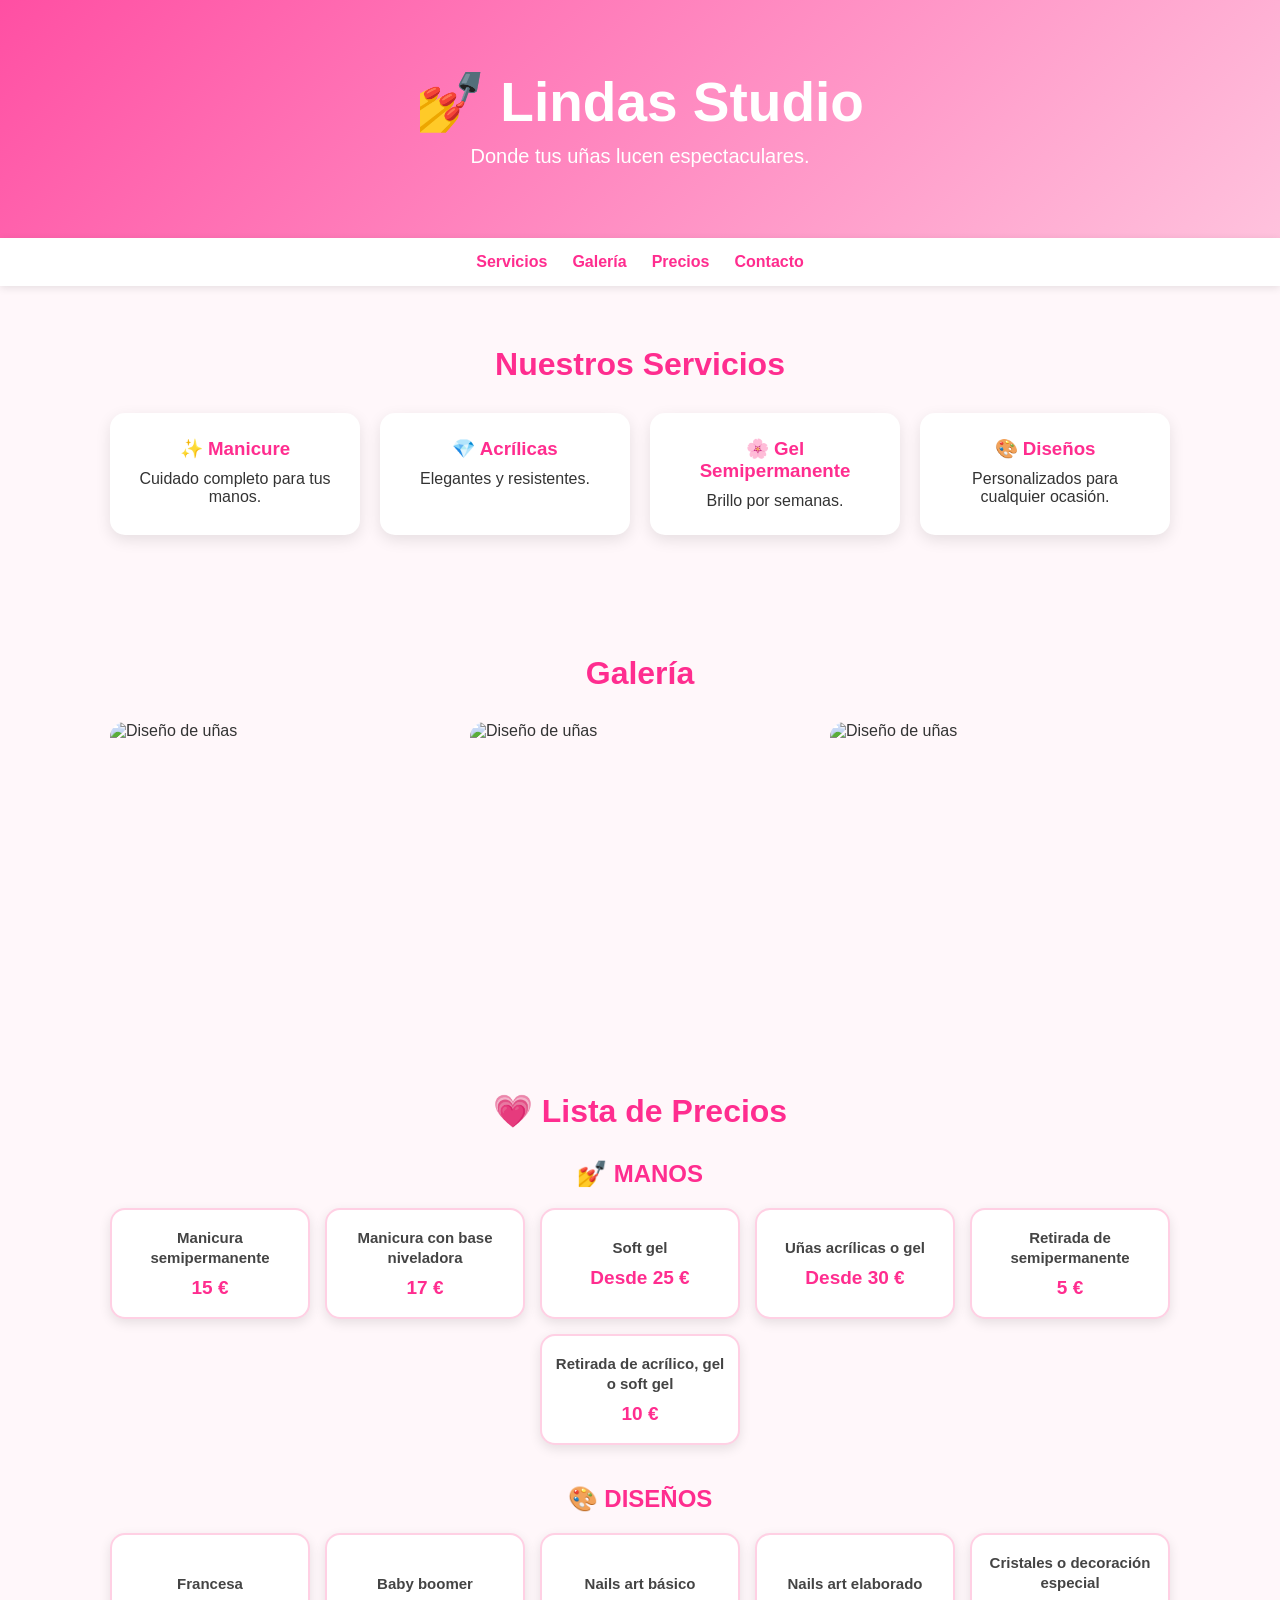
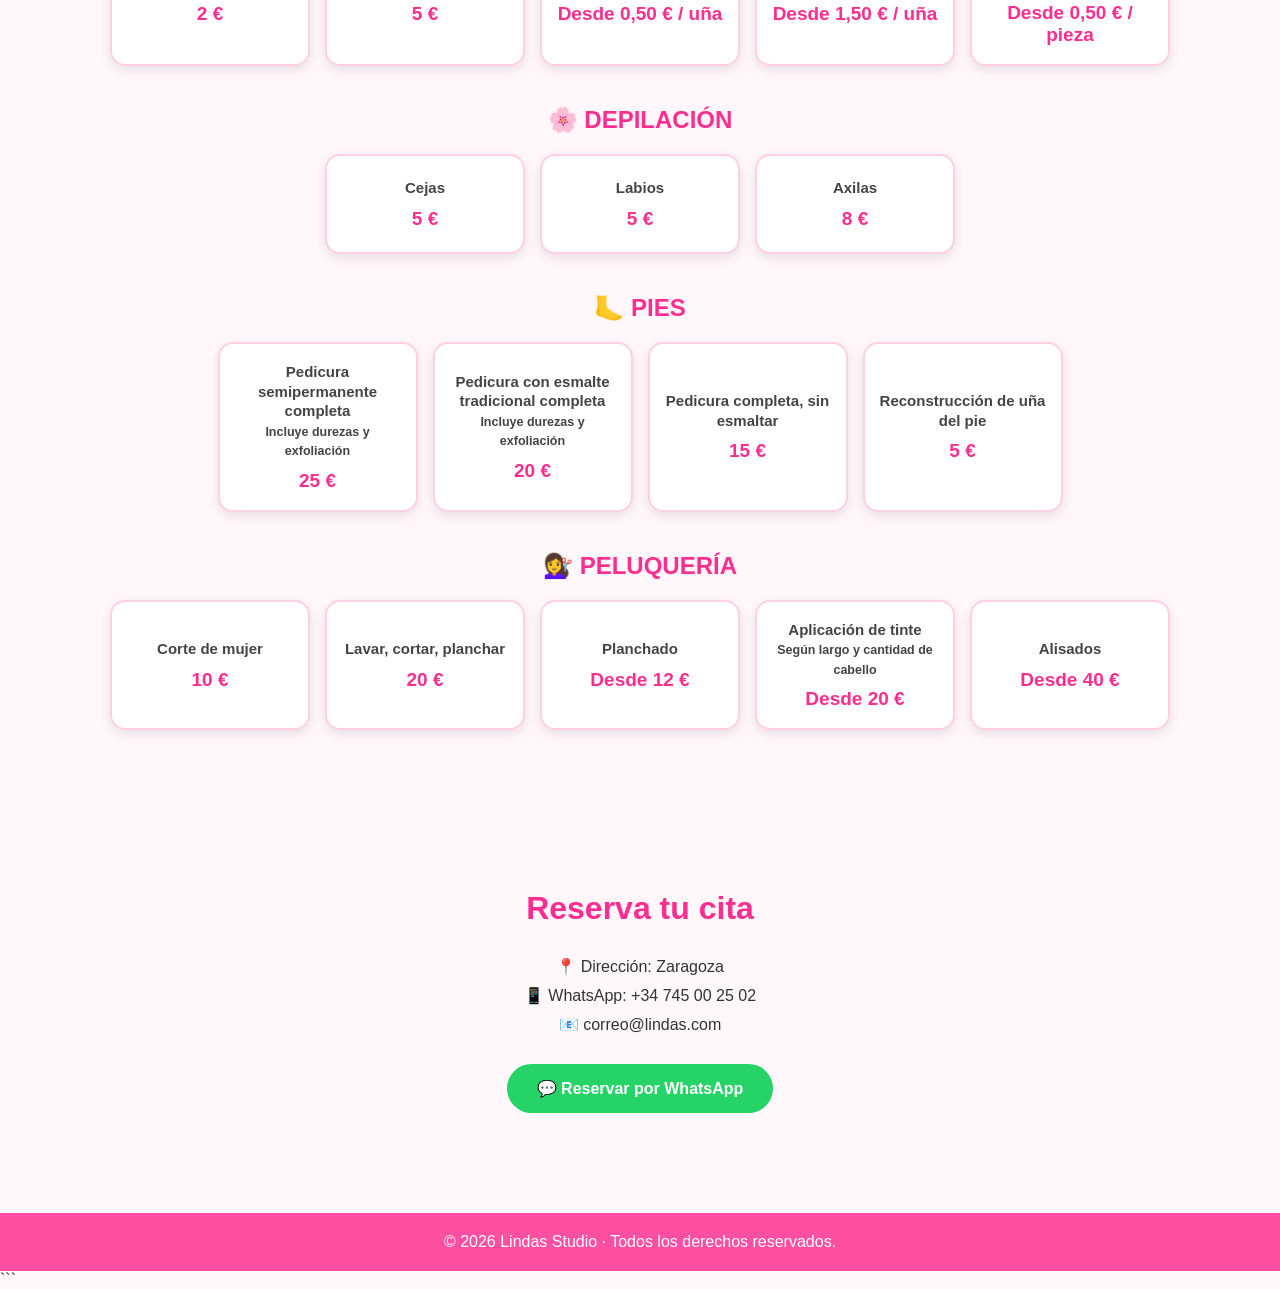
==== LINDAS STUDIO.HTML @ 4577db13 "Add files via upload" ====
<!DOCTYPE html>
<html lang="es">
<head>
<meta charset="UTF-8">
<meta name="viewport" content="width=device-width, initial-scale=1.0">

<title>Lindas Studio | Salón de Uñas</title>

<style>
*{
    margin:0;
    padding:0;
    box-sizing:border-box;
    font-family:Arial, sans-serif;
}

body{
    background:#fff7fa;
    color:#333;
}

/* CABECERA */
header{
    background:linear-gradient(135deg,#ff4fa3,#ffc2dd);
    color:white;
    text-align:center;
    padding:70px 20px;
}

header h1{
    font-size:55px;
}

header p{
    margin-top:10px;
    font-size:20px;
}

/* MENÚ */
nav{
    background:white;
    display:flex;
    justify-content:center;
    gap:25px;
    padding:15px;
    box-shadow:0 2px 8px rgba(0,0,0,.1);
    position:sticky;
    top:0;
    z-index:100;
}

nav a{
    color:#ff2d8f;
    text-decoration:none;
    font-weight:bold;
}

/* SECCIONES */
section{
    max-width:1100px;
    margin:auto;
    padding:60px 20px;
}

h2{
    color:#ff2d8f;
    text-align:center;
    margin-bottom:30px;
    font-size:32px;
}

/* SERVICIOS */
.tarjetas{
    display:grid;
    grid-template-columns:repeat(auto-fit,minmax(220px,1fr));
    gap:20px;
}

.tarjeta{
    background:white;
    border-radius:15px;
    padding:25px;
    text-align:center;
    box-shadow:0 5px 15px rgba(0,0,0,.1);
}

.tarjeta h3{
    color:#ff2d8f;
    margin-bottom:10px;
}

/* GALERÍA */
.galeria{
    display:grid;
    grid-template-columns:repeat(3,1fr);
    gap:20px;
}

.galeria img{
    width:100%;
    height:250px;
    object-fit:cover;
    border-radius:15px;
}

/* PRECIOS */
.categoria{
    margin-bottom:40px;
}

.categoria h3{
    color:#ff2d8f;
    text-align:center;
    font-size:24px;
    margin-bottom:20px;
}

/* CUADROS PEQUEÑOS */
.lista-precios{
    display:flex;
    flex-wrap:wrap;
    justify-content:center;
    gap:15px;
}

.precio{
    background:white;
    width:200px;
    min-height:100px;
    padding:18px 12px;
    border-radius:15px;
    text-align:center;
    box-shadow:0 4px 12px rgba(0,0,0,.10);
    border:2px solid #ffd0e4;
    display:flex;
    flex-direction:column;
    justify-content:center;
    transition:transform .2s, box-shadow .2s;
}

.precio:hover{
    transform:translateY(-4px);
    box-shadow:0 7px 18px rgba(255,45,143,.20);
}

.precio .nombre{
    color:#444;
    font-weight:bold;
    font-size:15px;
    line-height:1.3;
    margin-bottom:10px;
}

.precio .cantidad{
    color:#ff2d8f;
    font-size:19px;
    font-weight:bold;
}

/* CONTACTO */
.contacto{
    text-align:center;
}

.contacto p{
    margin:10px 0;
}

.boton{
    display:inline-block;
    margin-top:20px;
    padding:15px 30px;
    background:#25D366;
    color:white;
    text-decoration:none;
    border-radius:30px;
    font-weight:bold;
}

/* PIE DE PÁGINA */
footer{
    background:#ff4fa3;
    color:white;
    text-align:center;
    padding:20px;
    margin-top:40px;
}

/* MÓVIL */
@media(max-width:700px){

    header h1{
        font-size:40px;
    }

    nav{
        gap:12px;
        flex-wrap:wrap;
    }

    nav a{
        font-size:14px;
    }

    .galeria{
        grid-template-columns:1fr;
    }

    .galeria img{
        height:220px;
    }

    .precio{
        width:160px;
        min-height:100px;
    }
}
</style>

</head>

<body>

<header>
    <h1>💅 Lindas Studio</h1>
    <p>Donde tus uñas lucen espectaculares.</p>
</header>

<nav>
    <a href="#servicios">Servicios</a>
    <a href="#galeria">Galería</a>
    <a href="#precios">Precios</a>
    <a href="#contacto">Contacto</a>
</nav>


<!-- SERVICIOS -->
<section id="servicios">

    <h2>Nuestros Servicios</h2>

    <div class="tarjetas">

        <div class="tarjeta">
            <h3>✨ Manicure</h3>
            <p>Cuidado completo para tus manos.</p>
        </div>

        <div class="tarjeta">
            <h3>💎 Acrílicas</h3>
            <p>Elegantes y resistentes.</p>
        </div>

        <div class="tarjeta">
            <h3>🌸 Gel Semipermanente</h3>
            <p>Brillo por semanas.</p>
        </div>

        <div class="tarjeta">
            <h3>🎨 Diseños</h3>
            <p>Personalizados para cualquier ocasión.</p>
        </div>

    </div>

</section>


<!-- GALERÍA -->
<section id="galeria">

    <h2>Galería</h2>

    <div class="galeria">

        <img src= https://encrypted-tbn0.gstatic.com/images?q=tbn:ANd9GcSA_xMf0YdFlq1VpahDbxJMxlI5tBLSoZgqGrrXmAineDMvC-R8nCf09ZQ&s=10 alt="Diseño de uñas">
        <img src=https://www.druni.es/blog/wp-content/uploads/2023/08/Tendencias-creativas-unas-gel-Img05-030923.jpg alt="Diseño de uñas">
        <img src=https://media.istockphoto.com/id/1463974437/es/foto/mano-de-la-ni%C3%B1a-manicura-azul-u%C3%B1as-acr%C3%ADlicas-largas-y-coloreadas-manicuras-femeninas-y-motivos.jpg?s=612x612&w=0&k=20&c=fhaFHGOhFyIdZ5FX3hKtgF9sIWq3m8yoJcU844gvzHc= alt="Diseño de uñas">

    </div>

</section>


<!-- PRECIOS -->
<section id="precios">

    <h2>💗 Lista de Precios</h2>


    <!-- MANOS -->
    <div class="categoria">

        <h3>💅 MANOS</h3>

        <div class="lista-precios">

            <div class="precio">
                <div class="nombre">Manicura semipermanente</div>
                <div class="cantidad">15 €</div>
            </div>

            <div class="precio">
                <div class="nombre">Manicura con base niveladora</div>
                <div class="cantidad">17 €</div>
            </div>

            <div class="precio">
                <div class="nombre">Soft gel</div>
                <div class="cantidad">Desde 25 €</div>
            </div>

            <div class="precio">
                <div class="nombre">Uñas acrílicas o gel</div>
                <div class="cantidad">Desde 30 €</div>
            </div>

            <div class="precio">
                <div class="nombre">Retirada de semipermanente</div>
                <div class="cantidad">5 €</div>
            </div>

            <div class="precio">
                <div class="nombre">Retirada de acrílico, gel o soft gel</div>
                <div class="cantidad">10 €</div>
            </div>

        </div>

    </div>


    <!-- DISEÑOS -->
    <div class="categoria">

        <h3>🎨 DISEÑOS</h3>

        <div class="lista-precios">

            <div class="precio">
                <div class="nombre">Francesa</div>
                <div class="cantidad">2 €</div>
            </div>

            <div class="precio">
                <div class="nombre">Baby boomer</div>
                <div class="cantidad">5 €</div>
            </div>

            <div class="precio">
                <div class="nombre">Nails art básico</div>
                <div class="cantidad">Desde 0,50 € / uña</div>
            </div>

            <div class="precio">
                <div class="nombre">Nails art elaborado</div>
                <div class="cantidad">Desde 1,50 € / uña</div>
            </div>

            <div class="precio">
                <div class="nombre">Cristales o decoración especial</div>
                <div class="cantidad">Desde 0,50 € / pieza</div>
            </div>

        </div>

    </div>


    <!-- DEPILACIÓN -->
    <div class="categoria">

        <h3>🌸 DEPILACIÓN</h3>

        <div class="lista-precios">

            <div class="precio">
                <div class="nombre">Cejas</div>
                <div class="cantidad">5 €</div>
            </div>

            <div class="precio">
                <div class="nombre">Labios</div>
                <div class="cantidad">5 €</div>
            </div>

            <div class="precio">
                <div class="nombre">Axilas</div>
                <div class="cantidad">8 €</div>
            </div>

        </div>

    </div>


    <!-- PIES -->
    <div class="categoria">

        <h3>🦶 PIES</h3>

        <div class="lista-precios">

            <div class="precio">
                <div class="nombre">
                    Pedicura semipermanente completa
                    <br>
                    <small>Incluye durezas y exfoliación</small>
                </div>
                <div class="cantidad">25 €</div>
            </div>

            <div class="precio">
                <div class="nombre">
                    Pedicura con esmalte tradicional completa
                    <br>
                    <small>Incluye durezas y exfoliación</small>
                </div>
                <div class="cantidad">20 €</div>
            </div>

            <div class="precio">
                <div class="nombre">Pedicura completa, sin esmaltar</div>
                <div class="cantidad">15 €</div>
            </div>

            <div class="precio">
                <div class="nombre">Reconstrucción de uña del pie</div>
                <div class="cantidad">5 €</div>
            </div>

        </div>

    </div>


    <!-- PELUQUERÍA -->
    <div class="categoria">

        <h3>💇‍♀️ PELUQUERÍA</h3>

        <div class="lista-precios">

            <div class="precio">
                <div class="nombre">Corte de mujer</div>
                <div class="cantidad">10 €</div>
            </div>

            <div class="precio">
                <div class="nombre">Lavar, cortar, planchar</div>
                <div class="cantidad">20 €</div>
            </div>

            <div class="precio">
                <div class="nombre">Planchado</div>
                <div class="cantidad">Desde 12 €</div>
            </div>

            <div class="precio">
                <div class="nombre">
                    Aplicación de tinte
                    <br>
                    <small>Según largo y cantidad de cabello</small>
                </div>
                <div class="cantidad">Desde 20 €</div>
            </div>

            <div class="precio">
                <div class="nombre">Alisados</div>
                <div class="cantidad">Desde 40 €</div>
            </div>

        </div>

    </div>

</section>


<!-- CONTACTO -->
<section id="contacto">

    <h2>Reserva tu cita</h2>

    <div class="contacto">

        <p>📍 Dirección: Zaragoza</p>

        <p>📱 WhatsApp: +34 745 00 25 02</p>

        <p>📧 correo@lindas.com</p>

        <a class="boton" href="https://wa.me/34745002502?text=Hola%20Lindas%20Studio%2C%20quiero%20reservar%20una%20cita." target="_blank">
  💬 Reservar por WhatsApp
</a>    
   
    

            
      
    </div>

</section>


<footer>
    © 2026 Lindas Studio · Todos los derechos reservados.
</footer>

</body>
</html>
```
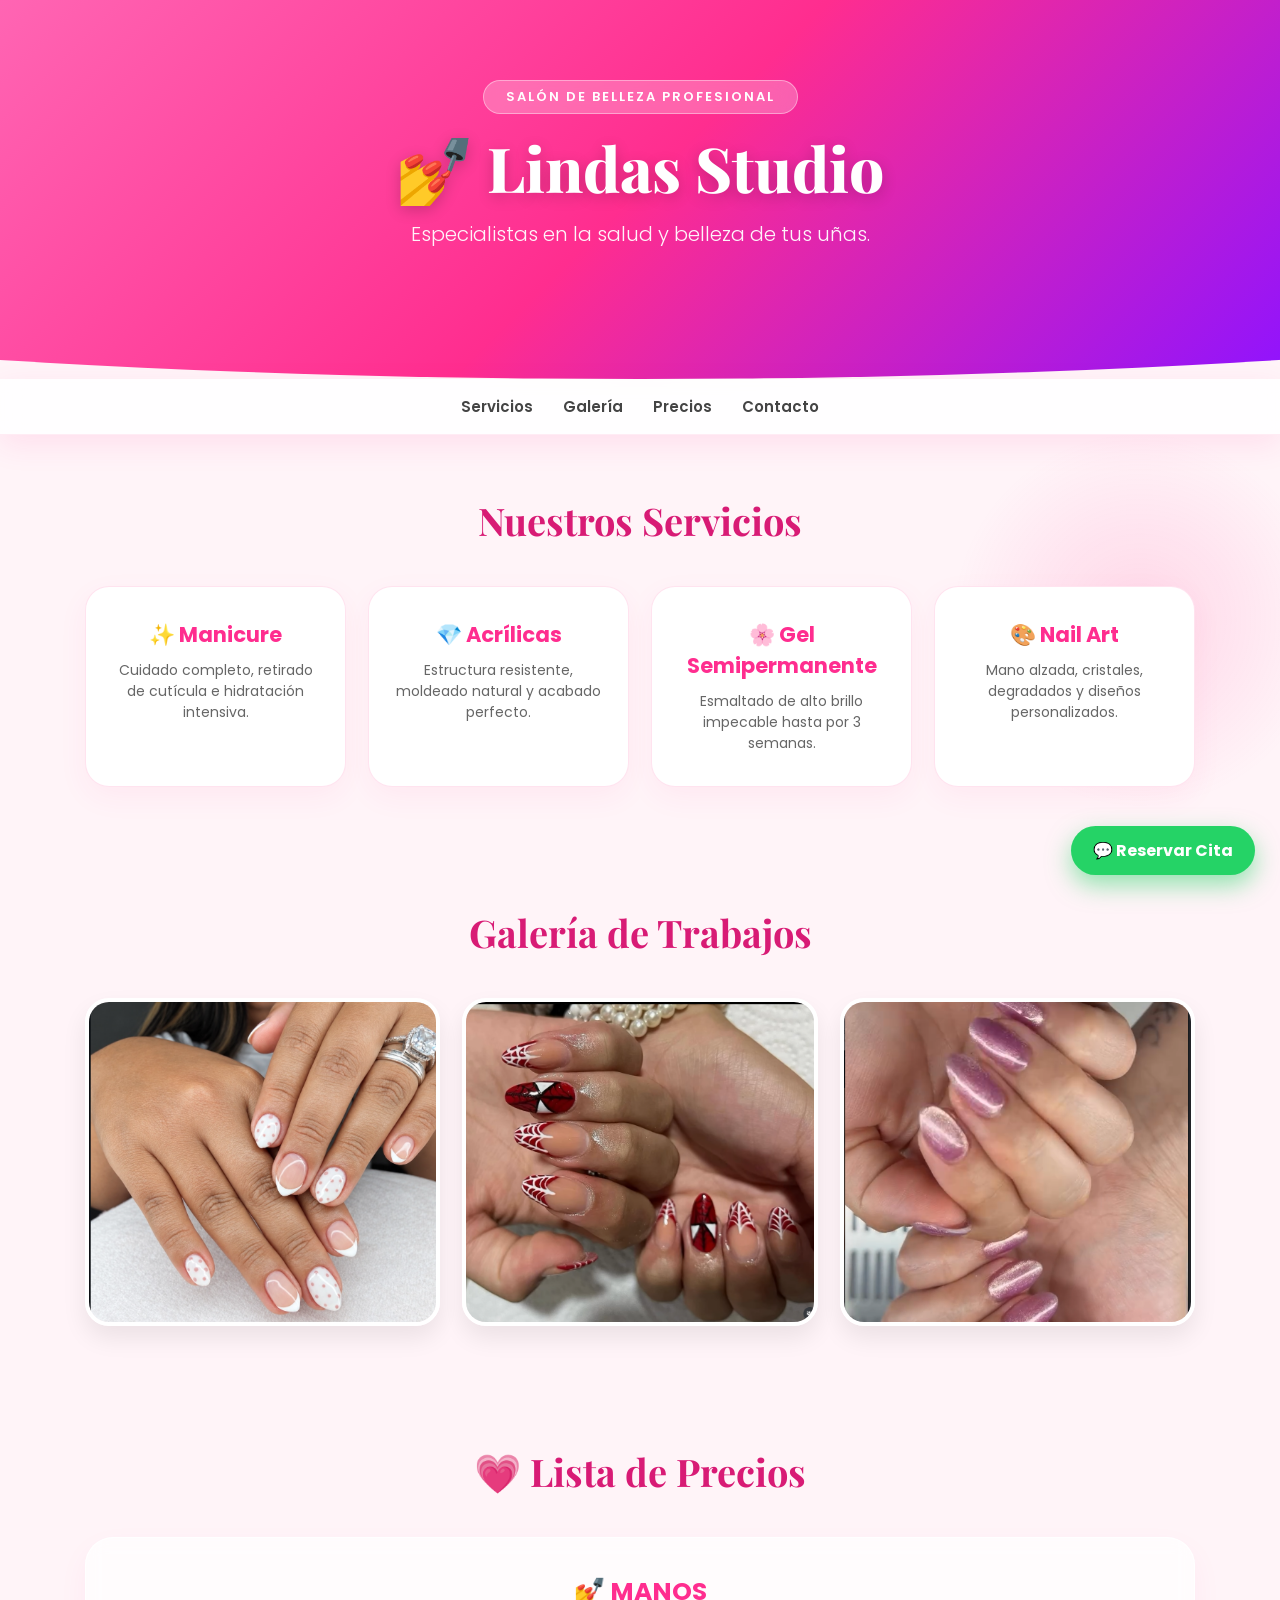
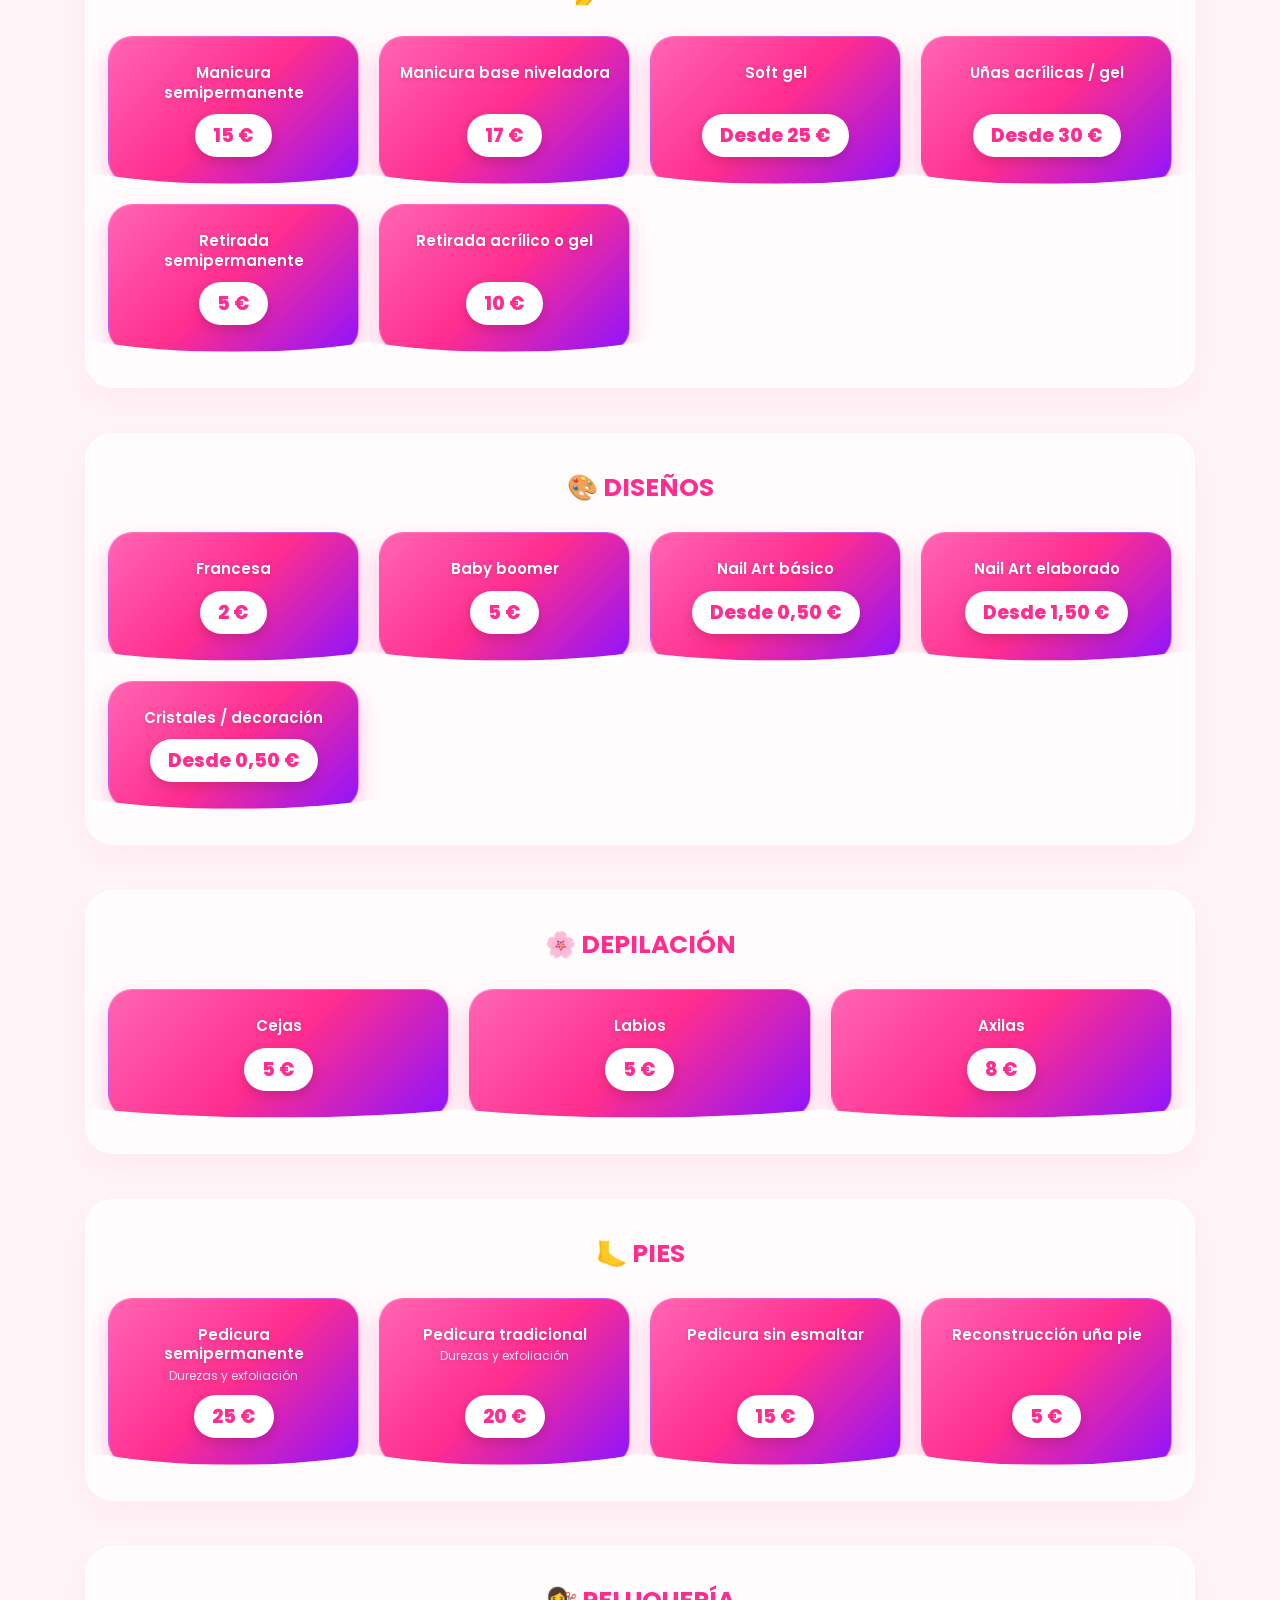
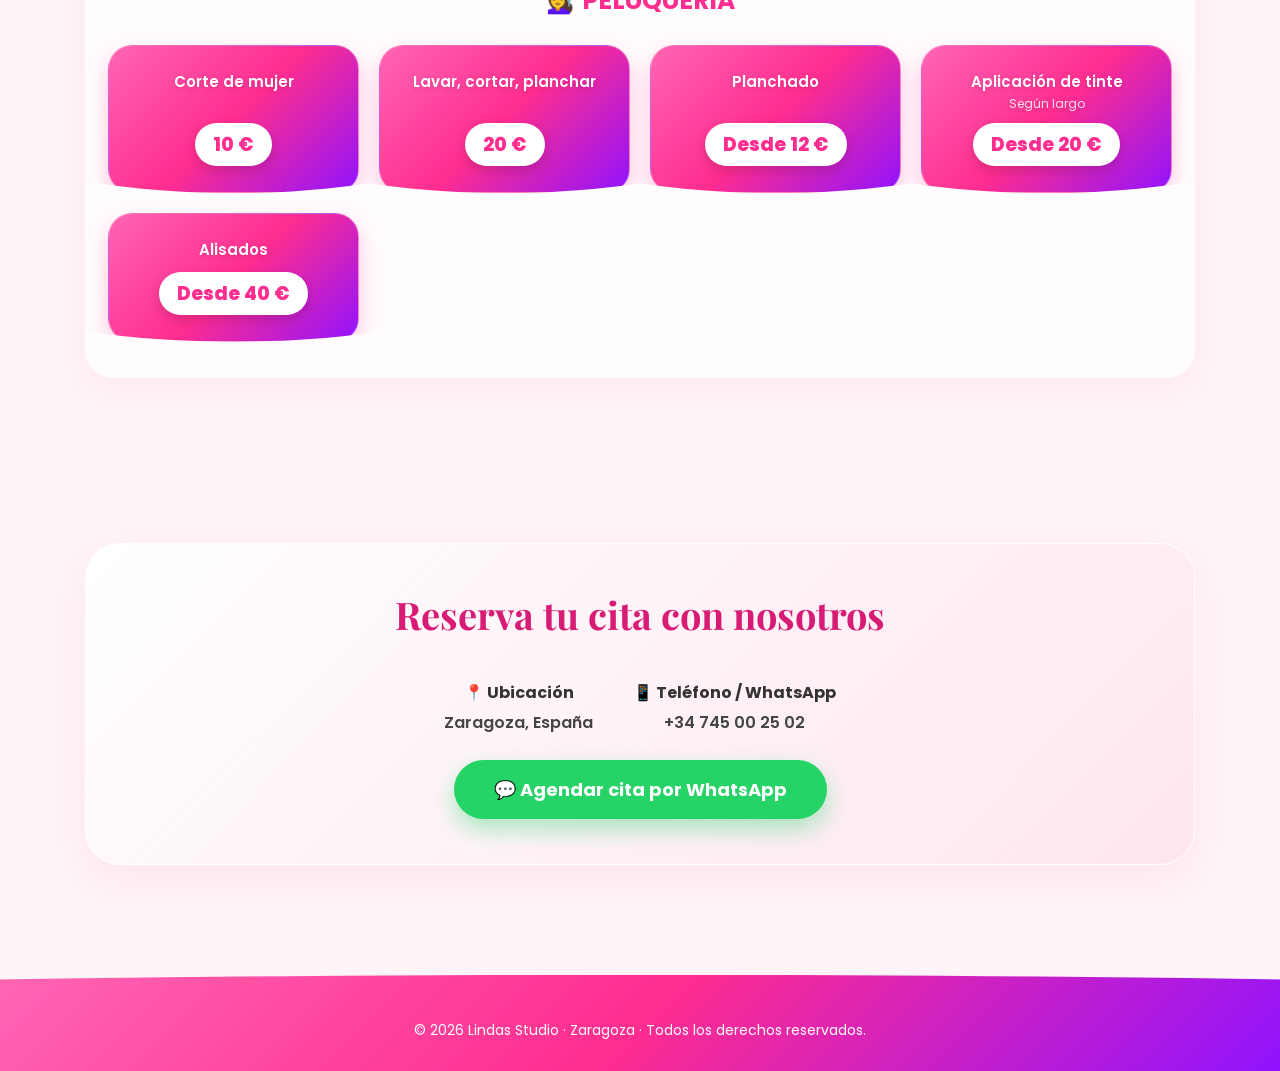
==== commit cfc05b9c: "Add files via upload" ====
--- a/LINDAS STUDIO.HTML
+++ b/LINDAS STUDIO.HTML
@@ -1,230 +1,400 @@
-
 <!DOCTYPE html>
 <html lang="es">
 <head>
 <meta charset="UTF-8">
 <meta name="viewport" content="width=device-width, initial-scale=1.0">
-
-<title>Lindas Studio | Salón de Uñas</title>
+<title>Lindas Studio | Salón de Uñas & Estética en Zaragoza</title>
+
+<!-- FUENTES GOOGLE FONTS -->
+<link rel="preconnect" href="https://fonts.googleapis.com">
+<link rel="preconnect" href="https://fonts.gstatic.com" crossorigin>
+<link href="https://fonts.googleapis.com/css2?family=Playfair+Display:ital,wght@0,600;0,800;1,600&family=Poppins:wght@300;400;500;600;700&display=swap" rel="stylesheet">
 
 <style>
+:root {
+    --primary: #ff2d8f;
+    --primary-dark: #d81b75;
+    --primary-gradient: linear-gradient(135deg, #ff65b3 0%, #ff2d8f 50%, #9013fe 100%);
+    --bg-color: #fff4f8;
+    --card-bg: #ffffff;
+}
+
 *{
     margin:0;
     padding:0;
     box-sizing:border-box;
-    font-family:Arial, sans-serif;
+    font-family: 'Poppins', sans-serif;
+    scroll-behavior: smooth;
 }
 
 body{
-    background:#fff7fa;
-    color:#333;
-}
-
-/* CABECERA */
+    background: var(--bg-color);
+    color: #333;
+    overflow-x: hidden;
+    position: relative;
+}
+
+/* BURBUJAS DE LUZ ANIMADAS EN FONDO */
+body::before, body::after {
+    content: '';
+    position: fixed;
+    width: 380px;
+    height: 380px;
+    border-radius: 50%;
+    background: radial-gradient(circle, rgba(255, 45, 143, 0.15) 0%, rgba(255, 255, 255, 0) 70%);
+    z-index: -1;
+    animation: floatBg 12s infinite alternate ease-in-out;
+}
+body::before { top: -50px; left: -50px; }
+body::after { bottom: 10%; right: -50px; animation-delay: -6s; }
+
+@keyframes floatBg {
+    0% { transform: translate(0, 0) scale(1); }
+    100% { transform: translate(80px, 80px) scale(1.3); }
+}
+
+/* HEADER PREMIUM CON CURVA */
 header{
-    background:linear-gradient(135deg,#ff4fa3,#ffc2dd);
-    color:white;
-    text-align:center;
-    padding:70px 20px;
+    position: relative;
+    background: var(--primary-gradient);
+    color: white;
+    text-align: center;
+    padding: 80px 20px 130px 20px;
+    clip-path: ellipse(160% 100% at 50% 0%);
+    box-shadow: 0 15px 35px rgba(255, 45, 143, 0.35);
+}
+
+.header-badge {
+    display: inline-block;
+    background: rgba(255, 255, 255, 0.25);
+    backdrop-filter: blur(10px);
+    padding: 6px 22px;
+    border-radius: 30px;
+    font-size: 13px;
+    font-weight: 600;
+    letter-spacing: 2px;
+    text-transform: uppercase;
+    margin-bottom: 12px;
+    border: 1px solid rgba(255, 255, 255, 0.4);
+    animation: fadeInDown 0.8s ease-out;
 }
 
 header h1{
-    font-size:55px;
+    font-family: 'Playfair Display', serif;
+    font-size: 62px;
+    font-weight: 800;
+    text-shadow: 0 4px 15px rgba(0,0,0,0.2);
+    animation: fadeInDown 1s ease-out;
 }
 
 header p{
-    margin-top:10px;
-    font-size:20px;
-}
-
-/* MENÚ */
+    margin-top: 10px;
+    font-size: 20px;
+    font-weight: 300;
+    opacity: 0.95;
+    animation: fadeInUp 1s ease-out 0.2s backwards;
+}
+
+/* MENÚ FLOATING Y GLASSMORPHISM */
 nav{
-    background:white;
-    display:flex;
-    justify-content:center;
-    gap:25px;
-    padding:15px;
-    box-shadow:0 2px 8px rgba(0,0,0,.1);
-    position:sticky;
-    top:0;
-    z-index:100;
+    background: rgba(255, 255, 255, 0.88);
+    backdrop-filter: blur(15px);
+    display: flex;
+    justify-content: center;
+    gap: 30px;
+    padding: 16px;
+    box-shadow: 0 10px 30px rgba(255, 45, 143, 0.1);
+    position: sticky;
+    top: 0;
+    z-index: 100;
+    border-bottom: 1px solid rgba(255, 208, 228, 0.4);
 }
 
 nav a{
-    color:#ff2d8f;
-    text-decoration:none;
-    font-weight:bold;
-}
-
-/* SECCIONES */
+    color: #444;
+    text-decoration: none;
+    font-weight: 600;
+    font-size: 15px;
+    position: relative;
+    transition: all 0.3s;
+}
+
+nav a::after {
+    content: '';
+    position: absolute;
+    width: 0%;
+    height: 3px;
+    bottom: -6px;
+    left: 50%;
+    transform: translateX(-50%);
+    background: var(--primary);
+    border-radius: 10px;
+    transition: width 0.3s ease;
+}
+
+nav a:hover{ color: var(--primary); }
+nav a:hover::after { width: 100%; }
+
+/* SECCIONES Y EFECTO SCROLL REVEAL */
 section{
-    max-width:1100px;
-    margin:auto;
-    padding:60px 20px;
+    max-width: 1150px;
+    margin: auto;
+    padding: 60px 20px;
+    animation: revealSection linear both;
+    animation-timeline: view();
+    animation-range: entry 10% cover 30%;
+}
+
+@keyframes revealSection {
+    from { opacity: 0; transform: translateY(40px) scale(0.97); }
+    to { opacity: 1; transform: translateY(0) scale(1); }
 }
 
 h2{
-    color:#ff2d8f;
-    text-align:center;
-    margin-bottom:30px;
-    font-size:32px;
+    font-family: 'Playfair Display', serif;
+    color: var(--primary-dark);
+    text-align: center;
+    margin-bottom: 40px;
+    font-size: 38px;
+    position: relative;
 }
 
 /* SERVICIOS */
 .tarjetas{
-    display:grid;
-    grid-template-columns:repeat(auto-fit,minmax(220px,1fr));
-    gap:20px;
+    display: grid;
+    grid-template-columns: repeat(auto-fit, minmax(230px, 1fr));
+    gap: 22px;
 }
 
 .tarjeta{
-    background:white;
-    border-radius:15px;
-    padding:25px;
-    text-align:center;
-    box-shadow:0 5px 15px rgba(0,0,0,.1);
-}
-
-.tarjeta h3{
-    color:#ff2d8f;
-    margin-bottom:10px;
-}
+    background: var(--card-bg);
+    border-radius: 24px;
+    padding: 32px 22px;
+    text-align: center;
+    box-shadow: 0 10px 30px rgba(255, 45, 143, 0.06);
+    border: 1px solid rgba(255, 208, 228, 0.6);
+    transition: all 0.4s cubic-bezier(0.175, 0.885, 0.32, 1.275);
+}
+
+.tarjeta:hover{
+    transform: translateY(-8px);
+    box-shadow: 0 20px 40px rgba(255, 45, 143, 0.18);
+    border-color: var(--primary);
+}
+
+.tarjeta h3{ color: var(--primary); margin-bottom: 10px; font-size: 21px; }
+.tarjeta p { color: #666; font-size: 14px; line-height: 1.5; }
 
 /* GALERÍA */
 .galeria{
-    display:grid;
-    grid-template-columns:repeat(3,1fr);
-    gap:20px;
+    display: grid;
+    grid-template-columns: repeat(3, 1fr);
+    gap: 22px;
+}
+
+.galeria-item {
+    overflow: hidden;
+    border-radius: 24px;
+    box-shadow: 0 12px 25px rgba(0,0,0,0.08);
+    border: 4px solid #fff;
+    position: relative;
 }
 
 .galeria img{
-    width:100%;
-    height:250px;
-    object-fit:cover;
-    border-radius:15px;
-}
-
-/* PRECIOS */
+    width: 100%;
+    height: 320px;
+    object-fit: cover;
+    display: block;
+    transition: transform 0.6s cubic-bezier(0.25, 1, 0.5, 1);
+}
+
+.galeria-item:hover img{ transform: scale(1.1); }
+
+/* SECCIÓN PRECIOS ESPECTACULAR */
 .categoria{
-    margin-bottom:40px;
+    margin-bottom: 45px;
+    background: rgba(255, 255, 255, 0.75);
+    backdrop-filter: blur(10px);
+    padding: 35px 22px;
+    border-radius: 28px;
+    border: 1px solid rgba(255, 255, 255, 0.9);
+    box-shadow: 0 12px 30px rgba(255, 45, 143, 0.05);
 }
 
 .categoria h3{
-    color:#ff2d8f;
-    text-align:center;
-    font-size:24px;
-    margin-bottom:20px;
-}
-
-/* CUADROS PEQUEÑOS */
+    color: var(--primary);
+    text-align: center;
+    font-size: 25px;
+    font-weight: 700;
+    margin-bottom: 25px;
+}
+
 .lista-precios{
-    display:flex;
-    flex-wrap:wrap;
-    justify-content:center;
-    gap:15px;
+    display: grid;
+    grid-template-columns: repeat(auto-fit, minmax(200px, 1fr));
+    gap: 20px;
 }
 
 .precio{
-    background:white;
-    width:200px;
-    min-height:100px;
-    padding:18px 12px;
-    border-radius:15px;
-    text-align:center;
-    box-shadow:0 4px 12px rgba(0,0,0,.10);
-    border:2px solid #ffd0e4;
-    display:flex;
-    flex-direction:column;
-    justify-content:center;
-    transition:transform .2s, box-shadow .2s;
-}
+    background: var(--primary-gradient);
+    color: white;
+    padding: 26px 18px;
+    border-radius: 24px;
+    text-align: center;
+    box-shadow: 0 10px 22px rgba(255, 45, 143, 0.28);
+    display: flex;
+    flex-direction: column;
+    justify-content: space-between;
+    align-items: center;
+    position: relative;
+    overflow: hidden;
+    clip-path: ellipse(150% 100% at 50% 0%);
+    transition: all 0.4s cubic-bezier(0.175, 0.885, 0.32, 1.275);
+    border: 1px solid rgba(255, 255, 255, 0.3);
+}
+
+.precio::before {
+    content: '';
+    position: absolute;
+    top: 0; left: -100%;
+    width: 100%; height: 100%;
+    background: linear-gradient(90deg, transparent, rgba(255, 255, 255, 0.35), transparent);
+    transition: left 0.6s;
+}
+
+.precio:hover::before { left: 100%; }
 
 .precio:hover{
-    transform:translateY(-4px);
-    box-shadow:0 7px 18px rgba(255,45,143,.20);
+    transform: translateY(-8px) scale(1.03);
+    box-shadow: 0 18px 36px rgba(255, 45, 143, 0.45);
 }
 
 .precio .nombre{
-    color:#444;
-    font-weight:bold;
-    font-size:15px;
-    line-height:1.3;
-    margin-bottom:10px;
+    color: #ffffff;
+    font-weight: 600;
+    font-size: 15px;
+    line-height: 1.3;
+    margin-bottom: 12px;
+    text-shadow: 0 2px 4px rgba(0,0,0,0.12);
+}
+
+.precio .nombre small{
+    display: block;
+    color: #ffe3f0;
+    font-size: 12px;
+    font-weight: 400;
+    margin-top: 4px;
 }
 
 .precio .cantidad{
-    color:#ff2d8f;
-    font-size:19px;
-    font-weight:bold;
+    color: #ff2d8f;
+    font-size: 19px;
+    font-weight: 800;
+    background: #ffffff;
+    padding: 7px 18px;
+    border-radius: 50px;
+    box-shadow: 0 5px 12px rgba(0, 0, 0, 0.15);
 }
 
 /* CONTACTO */
-.contacto{
-    text-align:center;
-}
-
-.contacto p{
-    margin:10px 0;
-}
+.contacto-container {
+    background: linear-gradient(135deg, rgba(255,255,255,0.95) 0%, rgba(255,208,228,0.4) 100%);
+    border-radius: 35px;
+    padding: 45px 25px;
+    border: 1px solid #fff;
+    box-shadow: 0 15px 35px rgba(255, 45, 143, 0.08);
+}
+
+.contacto-info {
+    display: flex;
+    justify-content: center;
+    gap: 40px;
+    flex-wrap: wrap;
+    text-align: center;
+    margin-bottom: 25px;
+}
+
+.contacto-info p { font-weight: 600; color: #444; margin-top: 5px; }
 
 .boton{
-    display:inline-block;
-    margin-top:20px;
-    padding:15px 30px;
-    background:#25D366;
-    color:white;
-    text-decoration:none;
-    border-radius:30px;
-    font-weight:bold;
-}
-
-/* PIE DE PÁGINA */
+    display: inline-block;
+    padding: 16px 40px;
+    background: #25D366;
+    color: white;
+    text-decoration: none;
+    border-radius: 50px;
+    font-weight: 700;
+    font-size: 18px;
+    box-shadow: 0 10px 25px rgba(37, 211, 102, 0.4);
+    transition: all 0.3s ease;
+}
+
+.boton:hover{
+    transform: translateY(-3px) scale(1.04);
+    box-shadow: 0 15px 32px rgba(37, 211, 102, 0.55);
+    background: #1eb956;
+}
+
+/* BOTÓN FLOTANTE WHATSAPP */
+.float-whatsapp {
+    position: fixed;
+    bottom: 25px;
+    right: 25px;
+    background: #25D366;
+    color: white;
+    border-radius: 50px;
+    padding: 12px 22px;
+    font-weight: bold;
+    text-decoration: none;
+    box-shadow: 0 10px 25px rgba(37, 211, 102, 0.5);
+    z-index: 1000;
+    display: flex;
+    align-items: center;
+    gap: 8px;
+    transition: all 0.3s ease;
+}
+
+.float-whatsapp:hover {
+    transform: scale(1.08);
+    background: #20bd5a;
+}
+
+/* FOOTER */
 footer{
-    background:#ff4fa3;
-    color:white;
-    text-align:center;
-    padding:20px;
-    margin-top:40px;
-}
-
-/* MÓVIL */
+    background: var(--primary-gradient);
+    color: white;
+    text-align: center;
+    padding: 45px 20px 30px;
+    margin-top: 50px;
+    clip-path: ellipse(160% 100% at 50% 100%);
+    font-size: 14px;
+}
+
+@keyframes fadeInDown { from { opacity: 0; transform: translateY(-30px); } to { opacity: 1; transform: translateY(0); } }
+@keyframes fadeInUp { from { opacity: 0; transform: translateY(30px); } to { opacity: 1; transform: translateY(0); } }
+
 @media(max-width:700px){
-
-    header h1{
-        font-size:40px;
-    }
-
-    nav{
-        gap:12px;
-        flex-wrap:wrap;
-    }
-
-    nav a{
-        font-size:14px;
-    }
-
-    .galeria{
-        grid-template-columns:1fr;
-    }
-
-    .galeria img{
-        height:220px;
-    }
-
-    .precio{
-        width:160px;
-        min-height:100px;
-    }
+    header h1{ font-size: 40px; }
+    nav{ gap: 12px; flex-wrap: wrap; padding: 12px; }
+    nav a{ font-size: 13px; }
+    .galeria{ grid-template-columns: 1fr; }
+    .galeria img{ height: 300px; }
+    .lista-precios { grid-template-columns: repeat(auto-fit, minmax(150px, 1fr)); }
 }
 </style>
-
 </head>
 
 <body>
 
+<!-- BOTÓN FLOTANTE SIEMPRE VISIBLE -->
+<a href="https://wa.me/34745002502?text=Hola%20Lindas%20Studio%2C%20quiero%20reservar%20una%20cita." class="float-whatsapp" target="_blank">
+    💬 Reservar Cita
+</a>
+
 <header>
+    <span class="header-badge">Salón de Belleza Profesional</span>
     <h1>💅 Lindas Studio</h1>
-    <p>Donde tus uñas lucen espectaculares.</p>
+    <p>Especialistas en la salud y belleza de tus uñas.</p>
 </header>
 
 <nav>
@@ -234,282 +404,197 @@
     <a href="#contacto">Contacto</a>
 </nav>
 
-
 <!-- SERVICIOS -->
 <section id="servicios">
-
     <h2>Nuestros Servicios</h2>
-
     <div class="tarjetas">
-
         <div class="tarjeta">
             <h3>✨ Manicure</h3>
-            <p>Cuidado completo para tus manos.</p>
-        </div>
-
+            <p>Cuidado completo, retirado de cutícula e hidratación intensiva.</p>
+        </div>
         <div class="tarjeta">
             <h3>💎 Acrílicas</h3>
-            <p>Elegantes y resistentes.</p>
-        </div>
-
+            <p>Estructura resistente, moldeado natural y acabado perfecto.</p>
+        </div>
         <div class="tarjeta">
             <h3>🌸 Gel Semipermanente</h3>
-            <p>Brillo por semanas.</p>
-        </div>
-
+            <p>Esmaltado de alto brillo impecable hasta por 3 semanas.</p>
+        </div>
         <div class="tarjeta">
-            <h3>🎨 Diseños</h3>
-            <p>Personalizados para cualquier ocasión.</p>
-        </div>
-
-    </div>
-
+            <h3>🎨 Nail Art</h3>
+            <p>Mano alzada, cristales, degradados y diseños personalizados.</p>
+        </div>
+    </div>
 </section>
-
 
 <!-- GALERÍA -->
 <section id="galeria">
-
-    <h2>Galería</h2>
-
+    <h2>Galería de Trabajos</h2>
     <div class="galeria">
-
-        <img src= https://encrypted-tbn0.gstatic.com/images?q=tbn:ANd9GcSA_xMf0YdFlq1VpahDbxJMxlI5tBLSoZgqGrrXmAineDMvC-R8nCf09ZQ&s=10 alt="Diseño de uñas">
-        <img src=https://www.druni.es/blog/wp-content/uploads/2023/08/Tendencias-creativas-unas-gel-Img05-030923.jpg alt="Diseño de uñas">
-        <img src=https://media.istockphoto.com/id/1463974437/es/foto/mano-de-la-ni%C3%B1a-manicura-azul-u%C3%B1as-acr%C3%ADlicas-largas-y-coloreadas-manicuras-femeninas-y-motivos.jpg?s=612x612&w=0&k=20&c=fhaFHGOhFyIdZ5FX3hKtgF9sIWq3m8yoJcU844gvzHc= alt="Diseño de uñas">
-
-    </div>
-
+        <div class="galeria-item">
+            <img src="1lindas.png" alt="Diseño manicura francesa con lunares">
+        </div>
+        <div class="galeria-item">
+            <img src="2linadas.png" alt="Nail art con diseño telaraña y tonos rojos">
+        </div>
+        <div class="galeria-item">
+            <img src="3lindas.png" alt="Esmaltado tono rosado satinado con brillo">
+        </div>
+    </div>
 </section>
-
 
 <!-- PRECIOS -->
 <section id="precios">
-
     <h2>💗 Lista de Precios</h2>
 
-
-    <!-- MANOS -->
     <div class="categoria">
-
         <h3>💅 MANOS</h3>
-
         <div class="lista-precios">
-
             <div class="precio">
                 <div class="nombre">Manicura semipermanente</div>
                 <div class="cantidad">15 €</div>
             </div>
-
-            <div class="precio">
-                <div class="nombre">Manicura con base niveladora</div>
+            <div class="precio">
+                <div class="nombre">Manicura base niveladora</div>
                 <div class="cantidad">17 €</div>
             </div>
-
             <div class="precio">
                 <div class="nombre">Soft gel</div>
                 <div class="cantidad">Desde 25 €</div>
             </div>
-
-            <div class="precio">
-                <div class="nombre">Uñas acrílicas o gel</div>
+            <div class="precio">
+                <div class="nombre">Uñas acrílicas / gel</div>
                 <div class="cantidad">Desde 30 €</div>
             </div>
-
-            <div class="precio">
-                <div class="nombre">Retirada de semipermanente</div>
+            <div class="precio">
+                <div class="nombre">Retirada semipermanente</div>
                 <div class="cantidad">5 €</div>
             </div>
-
-            <div class="precio">
-                <div class="nombre">Retirada de acrílico, gel o soft gel</div>
+            <div class="precio">
+                <div class="nombre">Retirada acrílico o gel</div>
                 <div class="cantidad">10 €</div>
             </div>
-
-        </div>
-
-    </div>
-
-
-    <!-- DISEÑOS -->
+        </div>
+    </div>
+
     <div class="categoria">
-
         <h3>🎨 DISEÑOS</h3>
-
         <div class="lista-precios">
-
             <div class="precio">
                 <div class="nombre">Francesa</div>
                 <div class="cantidad">2 €</div>
             </div>
-
             <div class="precio">
                 <div class="nombre">Baby boomer</div>
                 <div class="cantidad">5 €</div>
             </div>
-
-            <div class="precio">
-                <div class="nombre">Nails art básico</div>
-                <div class="cantidad">Desde 0,50 € / uña</div>
-            </div>
-
-            <div class="precio">
-                <div class="nombre">Nails art elaborado</div>
-                <div class="cantidad">Desde 1,50 € / uña</div>
-            </div>
-
-            <div class="precio">
-                <div class="nombre">Cristales o decoración especial</div>
-                <div class="cantidad">Desde 0,50 € / pieza</div>
-            </div>
-
-        </div>
-
-    </div>
-
-
-    <!-- DEPILACIÓN -->
+            <div class="precio">
+                <div class="nombre">Nail Art básico</div>
+                <div class="cantidad">Desde 0,50 €</div>
+            </div>
+            <div class="precio">
+                <div class="nombre">Nail Art elaborado</div>
+                <div class="cantidad">Desde 1,50 €</div>
+            </div>
+            <div class="precio">
+                <div class="nombre">Cristales / decoración</div>
+                <div class="cantidad">Desde 0,50 €</div>
+            </div>
+        </div>
+    </div>
+
     <div class="categoria">
-
         <h3>🌸 DEPILACIÓN</h3>
-
         <div class="lista-precios">
-
             <div class="precio">
                 <div class="nombre">Cejas</div>
                 <div class="cantidad">5 €</div>
             </div>
-
             <div class="precio">
                 <div class="nombre">Labios</div>
                 <div class="cantidad">5 €</div>
             </div>
-
             <div class="precio">
                 <div class="nombre">Axilas</div>
                 <div class="cantidad">8 €</div>
             </div>
-
-        </div>
-
-    </div>
-
-
-    <!-- PIES -->
+        </div>
+    </div>
+
     <div class="categoria">
-
         <h3>🦶 PIES</h3>
-
         <div class="lista-precios">
-
-            <div class="precio">
-                <div class="nombre">
-                    Pedicura semipermanente completa
-                    <br>
-                    <small>Incluye durezas y exfoliación</small>
-                </div>
+            <div class="precio">
+                <div class="nombre">Pedicura semipermanente<small>Durezas y exfoliación</small></div>
                 <div class="cantidad">25 €</div>
             </div>
-
-            <div class="precio">
-                <div class="nombre">
-                    Pedicura con esmalte tradicional completa
-                    <br>
-                    <small>Incluye durezas y exfoliación</small>
-                </div>
+            <div class="precio">
+                <div class="nombre">Pedicura tradicional<small>Durezas y exfoliación</small></div>
                 <div class="cantidad">20 €</div>
             </div>
-
-            <div class="precio">
-                <div class="nombre">Pedicura completa, sin esmaltar</div>
+            <div class="precio">
+                <div class="nombre">Pedicura sin esmaltar</div>
                 <div class="cantidad">15 €</div>
             </div>
-
-            <div class="precio">
-                <div class="nombre">Reconstrucción de uña del pie</div>
+            <div class="precio">
+                <div class="nombre">Reconstrucción uña pie</div>
                 <div class="cantidad">5 €</div>
             </div>
-
-        </div>
-
-    </div>
-
-
-    <!-- PELUQUERÍA -->
+        </div>
+    </div>
+
     <div class="categoria">
-
         <h3>💇‍♀️ PELUQUERÍA</h3>
-
         <div class="lista-precios">
-
             <div class="precio">
                 <div class="nombre">Corte de mujer</div>
                 <div class="cantidad">10 €</div>
             </div>
-
             <div class="precio">
                 <div class="nombre">Lavar, cortar, planchar</div>
                 <div class="cantidad">20 €</div>
             </div>
-
             <div class="precio">
                 <div class="nombre">Planchado</div>
                 <div class="cantidad">Desde 12 €</div>
             </div>
-
-            <div class="precio">
-                <div class="nombre">
-                    Aplicación de tinte
-                    <br>
-                    <small>Según largo y cantidad de cabello</small>
-                </div>
+            <div class="precio">
+                <div class="nombre">Aplicación de tinte<small>Según largo</small></div>
                 <div class="cantidad">Desde 20 €</div>
             </div>
-
             <div class="precio">
                 <div class="nombre">Alisados</div>
                 <div class="cantidad">Desde 40 €</div>
             </div>
-
-        </div>
-
-    </div>
-
+        </div>
+    </div>
 </section>
-
 
 <!-- CONTACTO -->
 <section id="contacto">
-
-    <h2>Reserva tu cita</h2>
-
-    <div class="contacto">
-
-        <p>📍 Dirección: Zaragoza</p>
-
-        <p>📱 WhatsApp: +34 745 00 25 02</p>
-
-        <p>📧 correo@lindas.com</p>
-
-        <a class="boton" href="https://wa.me/34745002502?text=Hola%20Lindas%20Studio%2C%20quiero%20reservar%20una%20cita." target="_blank">
-  💬 Reservar por WhatsApp
-</a>    
-   
-    
-
-            
-      
-    </div>
-
+    <div class="contacto-container">
+        <h2>Reserva tu cita con nosotros</h2>
+        <div class="contacto-info">
+            <div>
+                <strong>📍 Ubicación</strong>
+                <p>Zaragoza, España</p>
+            </div>
+            <div>
+                <strong>📱 Teléfono / WhatsApp</strong>
+                <p>+34 745 00 25 02</p>
+            </div>
+        </div>
+        <div style="text-align: center;">
+            <a class="boton" href="https://wa.me/34745002502?text=Hola%20Lindas%20Studio%2C%20quiero%20reservar%20una%20cita." target="_blank">
+                💬 Agendar cita por WhatsApp
+            </a>
+        </div>
+    </div>
 </section>
 
-
 <footer>
-    © 2026 Lindas Studio · Todos los derechos reservados.
+    © 2026 Lindas Studio · Zaragoza · Todos los derechos reservados.
 </footer>
 
 </body>
-</html>
-```
-
-
+</html>
